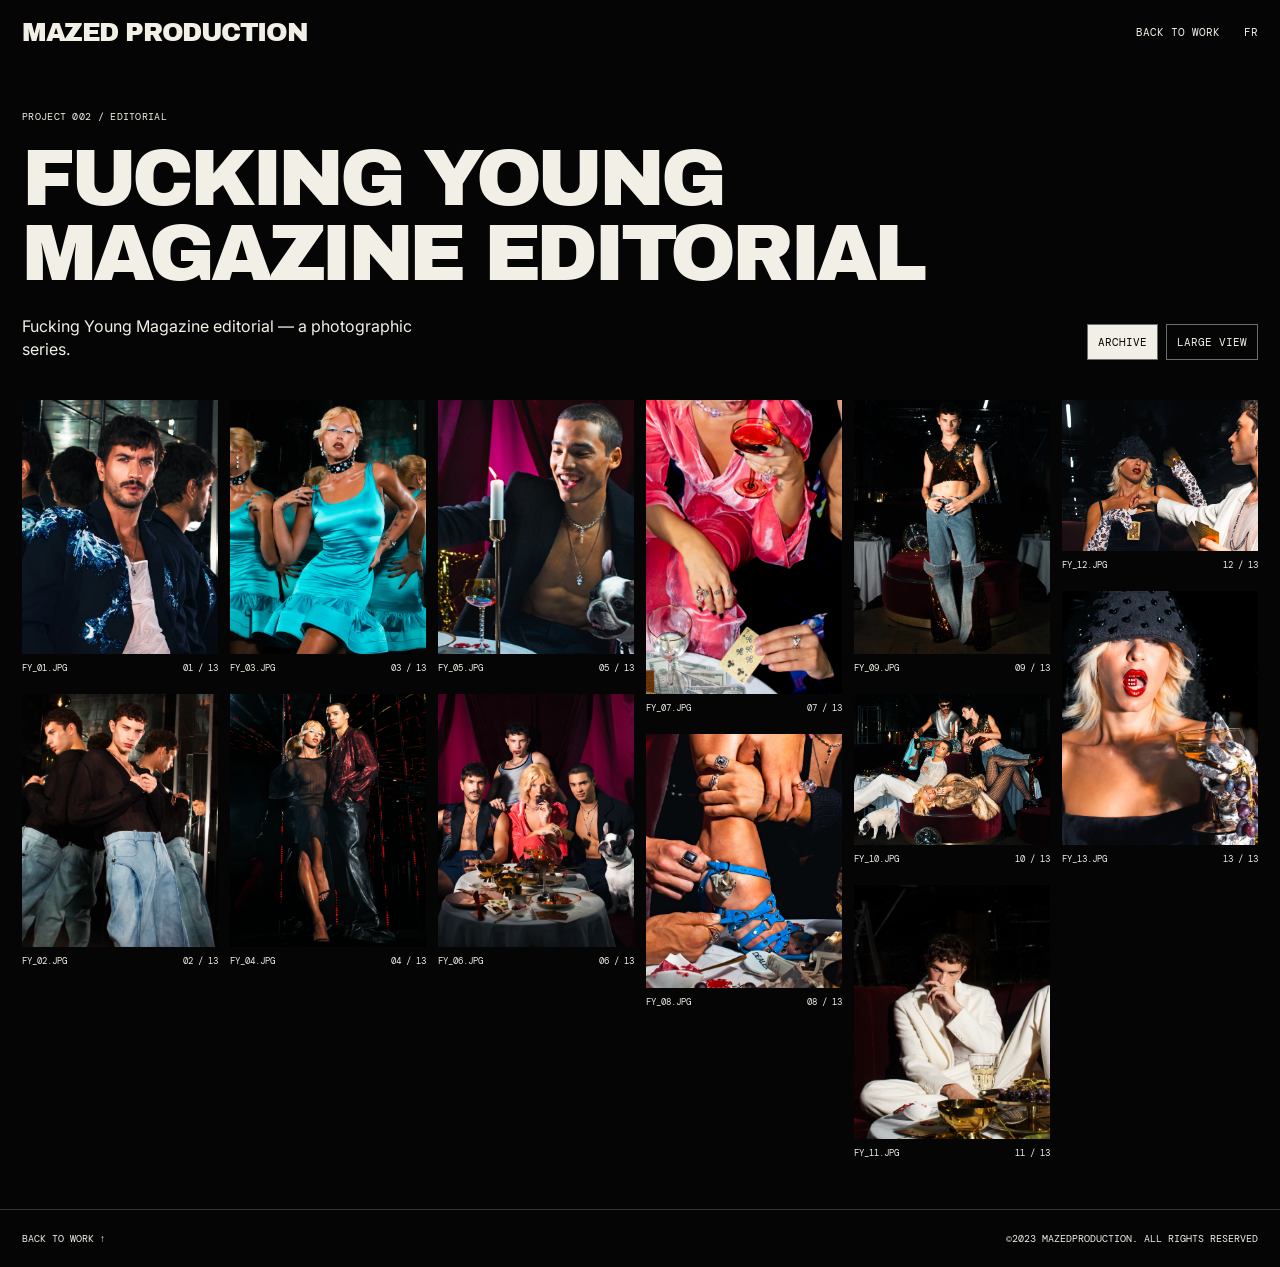
==== work/fucking-young-magazine-editorial.html @ f3044539 "Create editorial archive with 13 photographs grid views and accessible full-screen image navigation" ====
<!doctype html><html lang="en"><head><meta charset="utf-8"><meta name="viewport" content="width=device-width,initial-scale=1"><title>FUCKING YOUNG MAGAZINE EDITORIAL — MAZED PRODUCTION</title><meta name="description" content="Fucking Young Magazine editorial — photography by MAZED Production."><link href="https://fonts.googleapis.com/css2?family=Archivo+Black&family=DM+Mono:wght@400;500&family=Inter:wght@400;500;600&display=swap" rel="stylesheet"><style>:root{--paper:#f2efe7;--ink:#050505}*{box-sizing:border-box}body{margin:0;background:var(--ink);color:var(--paper);font-family:Inter,Arial,sans-serif}a{color:inherit;text-decoration:none}button{font:inherit;color:inherit;cursor:pointer}header{position:sticky;top:0;z-index:5;display:flex;align-items:center;justify-content:space-between;gap:24px;padding:18px 22px;background:#050505}header>a{font:26px 'Archivo Black';letter-spacing:-.055em}header nav{display:flex;gap:24px;font:11px 'DM Mono'}a:hover,button:hover{color:#ff3fb4}a:focus-visible,button:focus-visible{outline:2px solid #ff3fb4;outline-offset:4px}main{padding:40px 22px 50px}h1{font:clamp(36px,6.2vw,96px)/.94 'Archivo Black';letter-spacing:-.055em;max-width:1150px;margin:18px 0 24px;text-wrap:balance}.mono{font:10px 'DM Mono';letter-spacing:.03em}.intro{display:flex;justify-content:space-between;align-items:end;gap:32px;margin-bottom:40px}.intro p{font-size:16px;line-height:1.4;margin:0;max-width:440px}.view-options{display:flex;gap:8px;flex-shrink:0}.view-options button{border:1px solid #66706d;background:transparent;padding:10px;font:11px 'DM Mono'}.view-options button[aria-pressed=true]{background:var(--paper);color:var(--ink)}.archive-grid{columns:6;column-gap:12px}.archive-grid figure{break-inside:avoid;margin:0 0 20px}.archive-grid button{display:block;width:100%;padding:0;border:0;background:none}.archive-grid img{display:block;width:100%;height:auto;transition:opacity .2s}.archive-grid button:hover img{opacity:.85}.archive-grid figcaption{margin-top:8px;font:9px 'DM Mono';display:flex;justify-content:space-between;gap:8px}.archive-grid.large{columns:3}.image-viewer{position:fixed;inset:0;z-index:20;background:rgba(5,5,5,.98);padding:70px 70px 50px;border:0;color:var(--paper);width:100%;height:100%;max-width:none;max-height:none;margin:0}.image-viewer::backdrop{background:#050505}.image-viewer>img{width:100%;height:100%;object-fit:contain;display:block}.viewer-top{position:absolute;left:22px;right:22px;top:20px;display:flex;justify-content:space-between;align-items:center}.viewer-top button,.viewer-arrow{background:none;border:0}.viewer-top button{font:12px 'DM Mono';padding:10px}.viewer-arrow{position:absolute;top:50%;transform:translateY(-50%);font-size:32px;padding:20px;min-width:60px}.viewer-prev{left:0}.viewer-next{right:0}.viewer-caption{position:absolute;bottom:18px;left:22px;right:22px;text-align:center;font:10px 'DM Mono'}footer{padding:22px;display:flex;justify-content:space-between;gap:24px;border-top:1px solid #333;font:10px 'DM Mono'}@media(max-width:1100px){.archive-grid{columns:4}.archive-grid.large{columns:2}}@media(max-width:650px){header{padding:16px;gap:12px}header>a{font-size:19px}header nav{gap:14px}main{padding:28px 16px}.intro{align-items:start;flex-direction:column;gap:20px;margin-bottom:28px}.archive-grid{columns:2;column-gap:10px}.archive-grid.large{columns:1}.image-viewer{padding:70px 44px 50px}.viewer-arrow{font-size:24px;padding:10px;min-width:40px}footer{padding:20px 16px;flex-direction:column}h1{font-size:10vw}}@media(prefers-reduced-motion:reduce){.archive-grid img{transition:none}}</style></head><body><header><a href="/">MAZED PRODUCTION</a><nav><a href="/#work" data-work-link data-text="back">BACK TO WORK</a><button data-lang-toggle type="button" style="border:0;background:none;padding:0;font:inherit">FR</button></nav></header><main><span class="mono" data-text="label">PROJECT 002 / EDITORIAL</span><h1>FUCKING YOUNG<br>MAGAZINE EDITORIAL</h1><div class="intro"><p data-text="intro">Fucking Young Magazine editorial — a photographic series.</p><div class="view-options"><button type="button" data-view="small" aria-pressed="true">ARCHIVE</button><button type="button" data-view="large" aria-pressed="false">LARGE VIEW</button></div></div><section class="archive-grid" aria-label="Editorial photographs"><figure><button type="button" data-photo="0" aria-label="Open photograph 1"><img src="/assets/fucking-young/01.svg" width="1113" height="1440" loading="eager" decoding="async" alt="Fucking Young Magazine editorial — photograph 01"></button><figcaption><span>FY_01.JPG</span><span>01 / 13</span></figcaption></figure><figure><button type="button" data-photo="1" aria-label="Open photograph 2"><img src="/assets/fucking-young/02.svg" width="1113" height="1440" loading="eager" decoding="async" alt="Fucking Young Magazine editorial — photograph 02"></button><figcaption><span>FY_02.JPG</span><span>02 / 13</span></figcaption></figure><figure><button type="button" data-photo="2" aria-label="Open photograph 3"><img src="/assets/fucking-young/03.svg" width="1113" height="1440" loading="eager" decoding="async" alt="Fucking Young Magazine editorial — photograph 03"></button><figcaption><span>FY_03.JPG</span><span>03 / 13</span></figcaption></figure><figure><button type="button" data-photo="3" aria-label="Open photograph 4"><img src="/assets/fucking-young/04.svg" width="1113" height="1440" loading="eager" decoding="async" alt="Fucking Young Magazine editorial — photograph 04"></button><figcaption><span>FY_04.JPG</span><span>04 / 13</span></figcaption></figure><figure><button type="button" data-photo="4" aria-label="Open photograph 5"><img src="/assets/fucking-young/05.svg" width="1113" height="1440" loading="eager" decoding="async" alt="Fucking Young Magazine editorial — photograph 05"></button><figcaption><span>FY_05.JPG</span><span>05 / 13</span></figcaption></figure><figure><button type="button" data-photo="5" aria-label="Open photograph 6"><img src="/assets/fucking-young/06.svg" width="1113" height="1440" loading="eager" decoding="async" alt="Fucking Young Magazine editorial — photograph 06"></button><figcaption><span>FY_06.JPG</span><span>06 / 13</span></figcaption></figure><figure><button type="button" data-photo="6" aria-label="Open photograph 7"><img src="/assets/fucking-young/07.svg" width="960" height="1440" loading="lazy" decoding="async" alt="Fucking Young Magazine editorial — photograph 07"></button><figcaption><span>FY_07.JPG</span><span>07 / 13</span></figcaption></figure><figure><button type="button" data-photo="7" aria-label="Open photograph 8"><img src="/assets/fucking-young/08.svg" width="1113" height="1440" loading="lazy" decoding="async" alt="Fucking Young Magazine editorial — photograph 08"></button><figcaption><span>FY_08.JPG</span><span>08 / 13</span></figcaption></figure><figure><button type="button" data-photo="8" aria-label="Open photograph 9"><img src="/assets/fucking-young/09.svg" width="1113" height="1440" loading="lazy" decoding="async" alt="Fucking Young Magazine editorial — photograph 09"></button><figcaption><span>FY_09.JPG</span><span>09 / 13</span></figcaption></figure><figure><button type="button" data-photo="9" aria-label="Open photograph 10"><img src="/assets/fucking-young/10.svg" width="1440" height="1113" loading="lazy" decoding="async" alt="Fucking Young Magazine editorial — photograph 10"></button><figcaption><span>FY_10.JPG</span><span>10 / 13</span></figcaption></figure><figure><button type="button" data-photo="10" aria-label="Open photograph 11"><img src="/assets/fucking-young/11.svg" width="1113" height="1440" loading="lazy" decoding="async" alt="Fucking Young Magazine editorial — photograph 11"></button><figcaption><span>FY_11.JPG</span><span>11 / 13</span></figcaption></figure><figure><button type="button" data-photo="11" aria-label="Open photograph 12"><img src="/assets/fucking-young/12.svg" width="1440" height="1113" loading="lazy" decoding="async" alt="Fucking Young Magazine editorial — photograph 12"></button><figcaption><span>FY_12.JPG</span><span>12 / 13</span></figcaption></figure><figure><button type="button" data-photo="12" aria-label="Open photograph 13"><img src="/assets/fucking-young/13.svg" width="1113" height="1440" loading="lazy" decoding="async" alt="Fucking Young Magazine editorial — photograph 13"></button><figcaption><span>FY_13.JPG</span><span>13 / 13</span></figcaption></figure></section></main><dialog class="image-viewer" aria-label="Photograph viewer"><div class="viewer-top"><span class="mono">FUCKING YOUNG MAGAZINE</span><button data-close data-text="close" type="button">CLOSE</button></div><img alt=""><button class="viewer-arrow viewer-prev" type="button" aria-label="Previous photograph">←</button><button class="viewer-arrow viewer-next" type="button" aria-label="Next photograph">→</button><div class="viewer-caption"></div></dialog><footer><a href="/#work" data-work-link data-text="footer">BACK TO WORK ↑</a><span>©2023 MAZEDPRODUCTION. ALL RIGHTS RESERVED</span></footer><script>const words={en:{back:'BACK TO WORK',intro:'Fucking Young Magazine editorial — a photographic series.',small:'ARCHIVE',large:'LARGE VIEW',close:'CLOSE',previous:'Previous photograph',next:'Next photograph',open:'Open photograph',label:'PROJECT 002 / EDITORIAL',footer:'BACK TO WORK ↑'},fr:{back:'RETOUR AUX PROJETS',intro:'Éditorial pour Fucking Young Magazine — une série photographique.',small:'ARCHIVE',large:'GRAND FORMAT',close:'FERMER',previous:'Photographie précédente',next:'Photographie suivante',open:'Ouvrir la photographie',label:'PROJET 002 / ÉDITORIAL',footer:'RETOUR AUX PROJETS ↑'}};
let lang=new URLSearchParams(location.search).get('lang')==='fr'?'fr':'en';
const grid=document.querySelector('.archive-grid'),viewer=document.querySelector('.image-viewer'),viewImage=viewer.querySelector('img'),photos=[...grid.querySelectorAll('img')];let current=0;let originButton;
function applyLanguage(){const t=words[lang];document.documentElement.lang=lang;document.querySelectorAll('[data-text]').forEach(el=>el.textContent=t[el.dataset.text]);document.querySelector('[data-lang-toggle]').textContent=lang==='fr'?'EN':'FR';document.querySelector('[data-lang-toggle]').setAttribute('aria-label',lang==='fr'?'Switch site to English':'Passer le site en français');document.querySelectorAll('[data-photo]').forEach((el,i)=>el.setAttribute('aria-label',t.open+' '+(i+1)));document.querySelector('.viewer-prev').setAttribute('aria-label',t.previous);document.querySelector('.viewer-next').setAttribute('aria-label',t.next);document.querySelector('[data-view=small]').textContent=t.small;document.querySelector('[data-view=large]').textContent=t.large;document.querySelectorAll('[data-work-link]').forEach(el=>el.href='/?lang='+lang+'#work');}
document.querySelector('[data-lang-toggle]').addEventListener('click',()=>{lang=lang==='fr'?'en':'fr';const u=new URL(location.href);u.searchParams.set('lang',lang);history.replaceState(null,'',u);applyLanguage();});
document.querySelectorAll('[data-view]').forEach(b=>b.addEventListener('click',()=>{grid.classList.toggle('large',b.dataset.view==='large');document.querySelectorAll('[data-view]').forEach(other=>other.setAttribute('aria-pressed',String(b===other)));}));
function showPhoto(i){current=(i+photos.length)%photos.length;viewImage.src=photos[current].src;viewImage.alt=photos[current].alt;document.querySelector('.viewer-caption').textContent='FUCKING YOUNG MAGAZINE EDITORIAL / '+String(current+1).padStart(2,'0')+' — 13';}
function openPhoto(i,button){originButton=button;showPhoto(i);viewer.showModal();document.body.style.overflow='hidden';}
document.querySelectorAll('[data-photo]').forEach(b=>b.addEventListener('click',()=>openPhoto(Number(b.dataset.photo),b)));
viewer.querySelector('[data-close]').addEventListener('click',()=>viewer.close());
viewer.addEventListener('close',()=>{document.body.style.overflow='';originButton?.focus();});
viewer.addEventListener('keydown',e=>{if(e.key==='ArrowLeft'){e.preventDefault();showPhoto(current-1)}if(e.key==='ArrowRight'){e.preventDefault();showPhoto(current+1)}});
document.querySelector('.viewer-prev').addEventListener('click',()=>showPhoto(current-1));document.querySelector('.viewer-next').addEventListener('click',()=>showPhoto(current+1));
let touchX=null;viewer.addEventListener('touchstart',e=>touchX=e.changedTouches[0].clientX,{passive:true});viewer.addEventListener('touchend',e=>{if(touchX!==null){const dx=e.changedTouches[0].clientX-touchX;if(Math.abs(dx)>50)showPhoto(current+(dx<0?1:-1));touchX=null;}},{passive:true});
applyLanguage();const selected=Number(location.hash.slice(1));if(Number.isInteger(selected)&&selected>=1&&selected<=13)openPhoto(selected-1,grid.querySelector('[data-photo="'+(selected-1)+'"]'));</script></body></html>
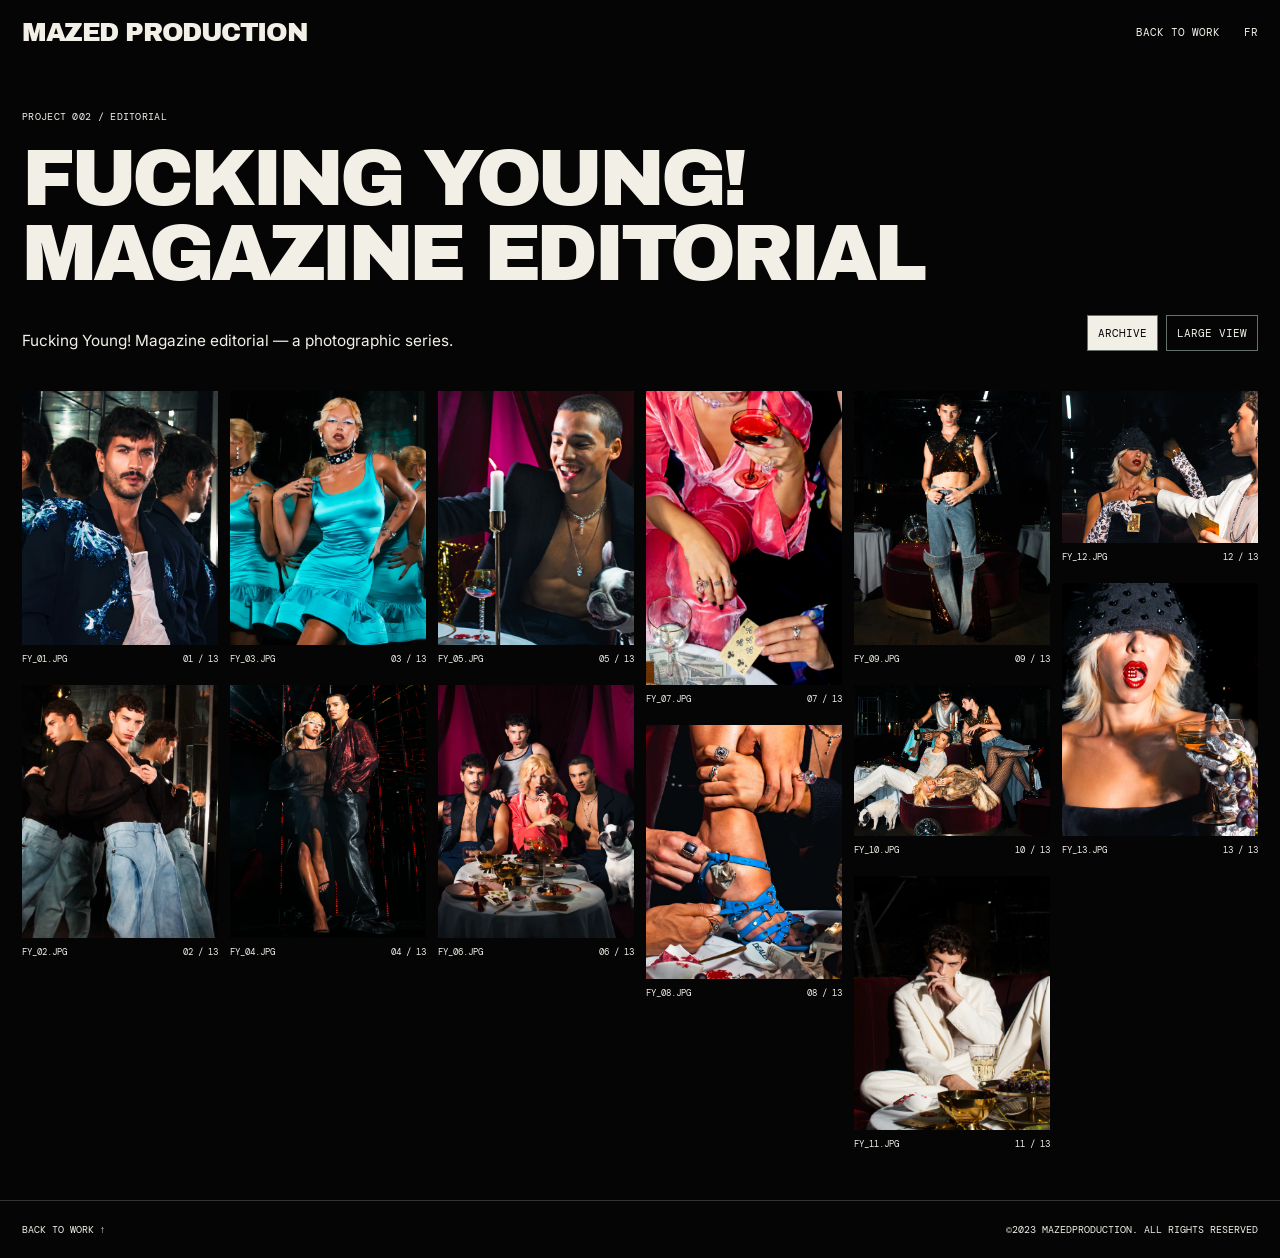
==== commit c7a1d710: "Refine Fucking Young! editorial title tags and gallery introduction" ====
--- a/work/fucking-young-magazine-editorial.html
+++ b/work/fucking-young-magazine-editorial.html
@@ -1,10 +1,10 @@
-<!doctype html><html lang="en"><head><meta charset="utf-8"><meta name="viewport" content="width=device-width,initial-scale=1"><title>FUCKING YOUNG MAGAZINE EDITORIAL — MAZED PRODUCTION</title><meta name="description" content="Fucking Young Magazine editorial — photography by MAZED Production."><link href="https://fonts.googleapis.com/css2?family=Archivo+Black&family=DM+Mono:wght@400;500&family=Inter:wght@400;500;600&display=swap" rel="stylesheet"><style>:root{--paper:#f2efe7;--ink:#050505}*{box-sizing:border-box}body{margin:0;background:var(--ink);color:var(--paper);font-family:Inter,Arial,sans-serif}a{color:inherit;text-decoration:none}button{font:inherit;color:inherit;cursor:pointer}header{position:sticky;top:0;z-index:5;display:flex;align-items:center;justify-content:space-between;gap:24px;padding:18px 22px;background:#050505}header>a{font:26px 'Archivo Black';letter-spacing:-.055em}header nav{display:flex;gap:24px;font:11px 'DM Mono'}a:hover,button:hover{color:#ff3fb4}a:focus-visible,button:focus-visible{outline:2px solid #ff3fb4;outline-offset:4px}main{padding:40px 22px 50px}h1{font:clamp(36px,6.2vw,96px)/.94 'Archivo Black';letter-spacing:-.055em;max-width:1150px;margin:18px 0 24px;text-wrap:balance}.mono{font:10px 'DM Mono';letter-spacing:.03em}.intro{display:flex;justify-content:space-between;align-items:end;gap:32px;margin-bottom:40px}.intro p{font-size:16px;line-height:1.4;margin:0;max-width:440px}.view-options{display:flex;gap:8px;flex-shrink:0}.view-options button{border:1px solid #66706d;background:transparent;padding:10px;font:11px 'DM Mono'}.view-options button[aria-pressed=true]{background:var(--paper);color:var(--ink)}.archive-grid{columns:6;column-gap:12px}.archive-grid figure{break-inside:avoid;margin:0 0 20px}.archive-grid button{display:block;width:100%;padding:0;border:0;background:none}.archive-grid img{display:block;width:100%;height:auto;transition:opacity .2s}.archive-grid button:hover img{opacity:.85}.archive-grid figcaption{margin-top:8px;font:9px 'DM Mono';display:flex;justify-content:space-between;gap:8px}.archive-grid.large{columns:3}.image-viewer{position:fixed;inset:0;z-index:20;background:rgba(5,5,5,.98);padding:70px 70px 50px;border:0;color:var(--paper);width:100%;height:100%;max-width:none;max-height:none;margin:0}.image-viewer::backdrop{background:#050505}.image-viewer>img{width:100%;height:100%;object-fit:contain;display:block}.viewer-top{position:absolute;left:22px;right:22px;top:20px;display:flex;justify-content:space-between;align-items:center}.viewer-top button,.viewer-arrow{background:none;border:0}.viewer-top button{font:12px 'DM Mono';padding:10px}.viewer-arrow{position:absolute;top:50%;transform:translateY(-50%);font-size:32px;padding:20px;min-width:60px}.viewer-prev{left:0}.viewer-next{right:0}.viewer-caption{position:absolute;bottom:18px;left:22px;right:22px;text-align:center;font:10px 'DM Mono'}footer{padding:22px;display:flex;justify-content:space-between;gap:24px;border-top:1px solid #333;font:10px 'DM Mono'}@media(max-width:1100px){.archive-grid{columns:4}.archive-grid.large{columns:2}}@media(max-width:650px){header{padding:16px;gap:12px}header>a{font-size:19px}header nav{gap:14px}main{padding:28px 16px}.intro{align-items:start;flex-direction:column;gap:20px;margin-bottom:28px}.archive-grid{columns:2;column-gap:10px}.archive-grid.large{columns:1}.image-viewer{padding:70px 44px 50px}.viewer-arrow{font-size:24px;padding:10px;min-width:40px}footer{padding:20px 16px;flex-direction:column}h1{font-size:10vw}}@media(prefers-reduced-motion:reduce){.archive-grid img{transition:none}}</style></head><body><header><a href="/">MAZED PRODUCTION</a><nav><a href="/#work" data-work-link data-text="back">BACK TO WORK</a><button data-lang-toggle type="button" style="border:0;background:none;padding:0;font:inherit">FR</button></nav></header><main><span class="mono" data-text="label">PROJECT 002 / EDITORIAL</span><h1>FUCKING YOUNG<br>MAGAZINE EDITORIAL</h1><div class="intro"><p data-text="intro">Fucking Young Magazine editorial — a photographic series.</p><div class="view-options"><button type="button" data-view="small" aria-pressed="true">ARCHIVE</button><button type="button" data-view="large" aria-pressed="false">LARGE VIEW</button></div></div><section class="archive-grid" aria-label="Editorial photographs"><figure><button type="button" data-photo="0" aria-label="Open photograph 1"><img src="/assets/fucking-young/01.svg" width="1113" height="1440" loading="eager" decoding="async" alt="Fucking Young Magazine editorial — photograph 01"></button><figcaption><span>FY_01.JPG</span><span>01 / 13</span></figcaption></figure><figure><button type="button" data-photo="1" aria-label="Open photograph 2"><img src="/assets/fucking-young/02.svg" width="1113" height="1440" loading="eager" decoding="async" alt="Fucking Young Magazine editorial — photograph 02"></button><figcaption><span>FY_02.JPG</span><span>02 / 13</span></figcaption></figure><figure><button type="button" data-photo="2" aria-label="Open photograph 3"><img src="/assets/fucking-young/03.svg" width="1113" height="1440" loading="eager" decoding="async" alt="Fucking Young Magazine editorial — photograph 03"></button><figcaption><span>FY_03.JPG</span><span>03 / 13</span></figcaption></figure><figure><button type="button" data-photo="3" aria-label="Open photograph 4"><img src="/assets/fucking-young/04.svg" width="1113" height="1440" loading="eager" decoding="async" alt="Fucking Young Magazine editorial — photograph 04"></button><figcaption><span>FY_04.JPG</span><span>04 / 13</span></figcaption></figure><figure><button type="button" data-photo="4" aria-label="Open photograph 5"><img src="/assets/fucking-young/05.svg" width="1113" height="1440" loading="eager" decoding="async" alt="Fucking Young Magazine editorial — photograph 05"></button><figcaption><span>FY_05.JPG</span><span>05 / 13</span></figcaption></figure><figure><button type="button" data-photo="5" aria-label="Open photograph 6"><img src="/assets/fucking-young/06.svg" width="1113" height="1440" loading="eager" decoding="async" alt="Fucking Young Magazine editorial — photograph 06"></button><figcaption><span>FY_06.JPG</span><span>06 / 13</span></figcaption></figure><figure><button type="button" data-photo="6" aria-label="Open photograph 7"><img src="/assets/fucking-young/07.svg" width="960" height="1440" loading="lazy" decoding="async" alt="Fucking Young Magazine editorial — photograph 07"></button><figcaption><span>FY_07.JPG</span><span>07 / 13</span></figcaption></figure><figure><button type="button" data-photo="7" aria-label="Open photograph 8"><img src="/assets/fucking-young/08.svg" width="1113" height="1440" loading="lazy" decoding="async" alt="Fucking Young Magazine editorial — photograph 08"></button><figcaption><span>FY_08.JPG</span><span>08 / 13</span></figcaption></figure><figure><button type="button" data-photo="8" aria-label="Open photograph 9"><img src="/assets/fucking-young/09.svg" width="1113" height="1440" loading="lazy" decoding="async" alt="Fucking Young Magazine editorial — photograph 09"></button><figcaption><span>FY_09.JPG</span><span>09 / 13</span></figcaption></figure><figure><button type="button" data-photo="9" aria-label="Open photograph 10"><img src="/assets/fucking-young/10.svg" width="1440" height="1113" loading="lazy" decoding="async" alt="Fucking Young Magazine editorial — photograph 10"></button><figcaption><span>FY_10.JPG</span><span>10 / 13</span></figcaption></figure><figure><button type="button" data-photo="10" aria-label="Open photograph 11"><img src="/assets/fucking-young/11.svg" width="1113" height="1440" loading="lazy" decoding="async" alt="Fucking Young Magazine editorial — photograph 11"></button><figcaption><span>FY_11.JPG</span><span>11 / 13</span></figcaption></figure><figure><button type="button" data-photo="11" aria-label="Open photograph 12"><img src="/assets/fucking-young/12.svg" width="1440" height="1113" loading="lazy" decoding="async" alt="Fucking Young Magazine editorial — photograph 12"></button><figcaption><span>FY_12.JPG</span><span>12 / 13</span></figcaption></figure><figure><button type="button" data-photo="12" aria-label="Open photograph 13"><img src="/assets/fucking-young/13.svg" width="1113" height="1440" loading="lazy" decoding="async" alt="Fucking Young Magazine editorial — photograph 13"></button><figcaption><span>FY_13.JPG</span><span>13 / 13</span></figcaption></figure></section></main><dialog class="image-viewer" aria-label="Photograph viewer"><div class="viewer-top"><span class="mono">FUCKING YOUNG MAGAZINE</span><button data-close data-text="close" type="button">CLOSE</button></div><img alt=""><button class="viewer-arrow viewer-prev" type="button" aria-label="Previous photograph">←</button><button class="viewer-arrow viewer-next" type="button" aria-label="Next photograph">→</button><div class="viewer-caption"></div></dialog><footer><a href="/#work" data-work-link data-text="footer">BACK TO WORK ↑</a><span>©2023 MAZEDPRODUCTION. ALL RIGHTS RESERVED</span></footer><script>const words={en:{back:'BACK TO WORK',intro:'Fucking Young Magazine editorial — a photographic series.',small:'ARCHIVE',large:'LARGE VIEW',close:'CLOSE',previous:'Previous photograph',next:'Next photograph',open:'Open photograph',label:'PROJECT 002 / EDITORIAL',footer:'BACK TO WORK ↑'},fr:{back:'RETOUR AUX PROJETS',intro:'Éditorial pour Fucking Young Magazine — une série photographique.',small:'ARCHIVE',large:'GRAND FORMAT',close:'FERMER',previous:'Photographie précédente',next:'Photographie suivante',open:'Ouvrir la photographie',label:'PROJET 002 / ÉDITORIAL',footer:'RETOUR AUX PROJETS ↑'}};
+<!doctype html><html lang="en"><head><meta charset="utf-8"><meta name="viewport" content="width=device-width,initial-scale=1"><title>FUCKING YOUNG! MAGAZINE EDITORIAL — MAZED PRODUCTION</title><meta name="description" content="Fucking Young! Magazine editorial — photography by MAZED Production."><link href="https://fonts.googleapis.com/css2?family=Archivo+Black&family=DM+Mono:wght@400;500&family=Inter:wght@400;500;600&display=swap" rel="stylesheet"><style>:root{--paper:#f2efe7;--ink:#050505}*{box-sizing:border-box}body{margin:0;background:var(--ink);color:var(--paper);font-family:Inter,Arial,sans-serif}a{color:inherit;text-decoration:none}button{font:inherit;color:inherit;cursor:pointer}header{position:sticky;top:0;z-index:5;display:flex;align-items:center;justify-content:space-between;gap:24px;padding:18px 22px;background:#050505}header>a{font:26px 'Archivo Black';letter-spacing:-.055em}header nav{display:flex;gap:24px;font:11px 'DM Mono'}a:hover,button:hover{color:#ff3fb4}a:focus-visible,button:focus-visible{outline:2px solid #ff3fb4;outline-offset:4px}main{padding:40px 22px 50px}h1{font:clamp(36px,6.2vw,96px)/.94 'Archivo Black';letter-spacing:-.055em;max-width:1150px;margin:18px 0 24px;text-wrap:balance}.mono{font:10px 'DM Mono';letter-spacing:.03em}.intro{display:flex;justify-content:space-between;align-items:end;gap:32px;margin-bottom:40px}.intro p{font-size:clamp(12px,1.2vw,16px);line-height:1.4;margin:0;max-width:none;white-space:nowrap}.view-options{display:flex;gap:8px;flex-shrink:0}.view-options button{border:1px solid #66706d;background:transparent;padding:10px;font:11px 'DM Mono'}.view-options button[aria-pressed=true]{background:var(--paper);color:var(--ink)}.archive-grid{columns:6;column-gap:12px}.archive-grid figure{break-inside:avoid;margin:0 0 20px}.archive-grid button{display:block;width:100%;padding:0;border:0;background:none}.archive-grid img{display:block;width:100%;height:auto;transition:opacity .2s}.archive-grid button:hover img{opacity:.85}.archive-grid figcaption{margin-top:8px;font:9px 'DM Mono';display:flex;justify-content:space-between;gap:8px}.archive-grid.large{columns:3}.image-viewer{position:fixed;inset:0;z-index:20;background:rgba(5,5,5,.98);padding:70px 70px 50px;border:0;color:var(--paper);width:100%;height:100%;max-width:none;max-height:none;margin:0}.image-viewer::backdrop{background:#050505}.image-viewer>img{width:100%;height:100%;object-fit:contain;display:block}.viewer-top{position:absolute;left:22px;right:22px;top:20px;display:flex;justify-content:space-between;align-items:center}.viewer-top button,.viewer-arrow{background:none;border:0}.viewer-top button{font:12px 'DM Mono';padding:10px}.viewer-arrow{position:absolute;top:50%;transform:translateY(-50%);font-size:32px;padding:20px;min-width:60px}.viewer-prev{left:0}.viewer-next{right:0}.viewer-caption{position:absolute;bottom:18px;left:22px;right:22px;text-align:center;font:10px 'DM Mono'}footer{padding:22px;display:flex;justify-content:space-between;gap:24px;border-top:1px solid #333;font:10px 'DM Mono'}@media(max-width:1100px){.archive-grid{columns:4}.archive-grid.large{columns:2}}@media(max-width:650px){.intro p{font-size:clamp(9px,2.35vw,15px)}header{padding:16px;gap:12px}header>a{font-size:19px}header nav{gap:14px}main{padding:28px 16px}.intro{align-items:start;flex-direction:column;gap:20px;margin-bottom:28px}.archive-grid{columns:2;column-gap:10px}.archive-grid.large{columns:1}.image-viewer{padding:70px 44px 50px}.viewer-arrow{font-size:24px;padding:10px;min-width:40px}footer{padding:20px 16px;flex-direction:column}h1{font-size:10vw}}@media(prefers-reduced-motion:reduce){.archive-grid img{transition:none}}</style></head><body><header><a href="/">MAZED PRODUCTION</a><nav><a href="/#work" data-work-link data-text="back">BACK TO WORK</a><button data-lang-toggle type="button" style="border:0;background:none;padding:0;font:inherit">FR</button></nav></header><main><span class="mono" data-text="label">PROJECT 002 / EDITORIAL</span><h1>FUCKING YOUNG!<br>MAGAZINE EDITORIAL</h1><div class="intro"><p data-text="intro">Fucking Young! Magazine editorial — a photographic series.</p><div class="view-options"><button type="button" data-view="small" aria-pressed="true">ARCHIVE</button><button type="button" data-view="large" aria-pressed="false">LARGE VIEW</button></div></div><section class="archive-grid" aria-label="Editorial photographs"><figure><button type="button" data-photo="0" aria-label="Open photograph 1"><img src="/assets/fucking-young/01.svg" width="1113" height="1440" loading="eager" decoding="async" alt="Fucking Young! Magazine editorial — photograph 01"></button><figcaption><span>FY_01.JPG</span><span>01 / 13</span></figcaption></figure><figure><button type="button" data-photo="1" aria-label="Open photograph 2"><img src="/assets/fucking-young/02.svg" width="1113" height="1440" loading="eager" decoding="async" alt="Fucking Young! Magazine editorial — photograph 02"></button><figcaption><span>FY_02.JPG</span><span>02 / 13</span></figcaption></figure><figure><button type="button" data-photo="2" aria-label="Open photograph 3"><img src="/assets/fucking-young/03.svg" width="1113" height="1440" loading="eager" decoding="async" alt="Fucking Young! Magazine editorial — photograph 03"></button><figcaption><span>FY_03.JPG</span><span>03 / 13</span></figcaption></figure><figure><button type="button" data-photo="3" aria-label="Open photograph 4"><img src="/assets/fucking-young/04.svg" width="1113" height="1440" loading="eager" decoding="async" alt="Fucking Young! Magazine editorial — photograph 04"></button><figcaption><span>FY_04.JPG</span><span>04 / 13</span></figcaption></figure><figure><button type="button" data-photo="4" aria-label="Open photograph 5"><img src="/assets/fucking-young/05.svg" width="1113" height="1440" loading="eager" decoding="async" alt="Fucking Young! Magazine editorial — photograph 05"></button><figcaption><span>FY_05.JPG</span><span>05 / 13</span></figcaption></figure><figure><button type="button" data-photo="5" aria-label="Open photograph 6"><img src="/assets/fucking-young/06.svg" width="1113" height="1440" loading="eager" decoding="async" alt="Fucking Young! Magazine editorial — photograph 06"></button><figcaption><span>FY_06.JPG</span><span>06 / 13</span></figcaption></figure><figure><button type="button" data-photo="6" aria-label="Open photograph 7"><img src="/assets/fucking-young/07.svg" width="960" height="1440" loading="lazy" decoding="async" alt="Fucking Young! Magazine editorial — photograph 07"></button><figcaption><span>FY_07.JPG</span><span>07 / 13</span></figcaption></figure><figure><button type="button" data-photo="7" aria-label="Open photograph 8"><img src="/assets/fucking-young/08.svg" width="1113" height="1440" loading="lazy" decoding="async" alt="Fucking Young! Magazine editorial — photograph 08"></button><figcaption><span>FY_08.JPG</span><span>08 / 13</span></figcaption></figure><figure><button type="button" data-photo="8" aria-label="Open photograph 9"><img src="/assets/fucking-young/09.svg" width="1113" height="1440" loading="lazy" decoding="async" alt="Fucking Young! Magazine editorial — photograph 09"></button><figcaption><span>FY_09.JPG</span><span>09 / 13</span></figcaption></figure><figure><button type="button" data-photo="9" aria-label="Open photograph 10"><img src="/assets/fucking-young/10.svg" width="1440" height="1113" loading="lazy" decoding="async" alt="Fucking Young! Magazine editorial — photograph 10"></button><figcaption><span>FY_10.JPG</span><span>10 / 13</span></figcaption></figure><figure><button type="button" data-photo="10" aria-label="Open photograph 11"><img src="/assets/fucking-young/11.svg" width="1113" height="1440" loading="lazy" decoding="async" alt="Fucking Young! Magazine editorial — photograph 11"></button><figcaption><span>FY_11.JPG</span><span>11 / 13</span></figcaption></figure><figure><button type="button" data-photo="11" aria-label="Open photograph 12"><img src="/assets/fucking-young/12.svg" width="1440" height="1113" loading="lazy" decoding="async" alt="Fucking Young! Magazine editorial — photograph 12"></button><figcaption><span>FY_12.JPG</span><span>12 / 13</span></figcaption></figure><figure><button type="button" data-photo="12" aria-label="Open photograph 13"><img src="/assets/fucking-young/13.svg" width="1113" height="1440" loading="lazy" decoding="async" alt="Fucking Young! Magazine editorial — photograph 13"></button><figcaption><span>FY_13.JPG</span><span>13 / 13</span></figcaption></figure></section></main><dialog class="image-viewer" aria-label="Photograph viewer"><div class="viewer-top"><span class="mono">FUCKING YOUNG! MAGAZINE</span><button data-close data-text="close" type="button">CLOSE</button></div><img alt=""><button class="viewer-arrow viewer-prev" type="button" aria-label="Previous photograph">←</button><button class="viewer-arrow viewer-next" type="button" aria-label="Next photograph">→</button><div class="viewer-caption"></div></dialog><footer><a href="/#work" data-work-link data-text="footer">BACK TO WORK ↑</a><span>©2023 MAZEDPRODUCTION. ALL RIGHTS RESERVED</span></footer><script>const words={en:{back:'BACK TO WORK',intro:'Fucking Young! Magazine editorial — a photographic series.',small:'ARCHIVE',large:'LARGE VIEW',close:'CLOSE',previous:'Previous photograph',next:'Next photograph',open:'Open photograph',label:'PROJECT 002 / EDITORIAL',footer:'BACK TO WORK ↑'},fr:{back:'RETOUR AUX PROJETS',intro:'Éditorial pour Fucking Young! Magazine — une série photographique.',small:'ARCHIVE',large:'GRAND FORMAT',close:'FERMER',previous:'Photographie précédente',next:'Photographie suivante',open:'Ouvrir la photographie',label:'PROJET 002 / ÉDITORIAL',footer:'RETOUR AUX PROJETS ↑'}};
 let lang=new URLSearchParams(location.search).get('lang')==='fr'?'fr':'en';
 const grid=document.querySelector('.archive-grid'),viewer=document.querySelector('.image-viewer'),viewImage=viewer.querySelector('img'),photos=[...grid.querySelectorAll('img')];let current=0;let originButton;
 function applyLanguage(){const t=words[lang];document.documentElement.lang=lang;document.querySelectorAll('[data-text]').forEach(el=>el.textContent=t[el.dataset.text]);document.querySelector('[data-lang-toggle]').textContent=lang==='fr'?'EN':'FR';document.querySelector('[data-lang-toggle]').setAttribute('aria-label',lang==='fr'?'Switch site to English':'Passer le site en français');document.querySelectorAll('[data-photo]').forEach((el,i)=>el.setAttribute('aria-label',t.open+' '+(i+1)));document.querySelector('.viewer-prev').setAttribute('aria-label',t.previous);document.querySelector('.viewer-next').setAttribute('aria-label',t.next);document.querySelector('[data-view=small]').textContent=t.small;document.querySelector('[data-view=large]').textContent=t.large;document.querySelectorAll('[data-work-link]').forEach(el=>el.href='/?lang='+lang+'#work');}
 document.querySelector('[data-lang-toggle]').addEventListener('click',()=>{lang=lang==='fr'?'en':'fr';const u=new URL(location.href);u.searchParams.set('lang',lang);history.replaceState(null,'',u);applyLanguage();});
 document.querySelectorAll('[data-view]').forEach(b=>b.addEventListener('click',()=>{grid.classList.toggle('large',b.dataset.view==='large');document.querySelectorAll('[data-view]').forEach(other=>other.setAttribute('aria-pressed',String(b===other)));}));
-function showPhoto(i){current=(i+photos.length)%photos.length;viewImage.src=photos[current].src;viewImage.alt=photos[current].alt;document.querySelector('.viewer-caption').textContent='FUCKING YOUNG MAGAZINE EDITORIAL / '+String(current+1).padStart(2,'0')+' — 13';}
+function showPhoto(i){current=(i+photos.length)%photos.length;viewImage.src=photos[current].src;viewImage.alt=photos[current].alt;document.querySelector('.viewer-caption').textContent='FUCKING YOUNG! MAGAZINE EDITORIAL / '+String(current+1).padStart(2,'0')+' — 13';}
 function openPhoto(i,button){originButton=button;showPhoto(i);viewer.showModal();document.body.style.overflow='hidden';}
 document.querySelectorAll('[data-photo]').forEach(b=>b.addEventListener('click',()=>openPhoto(Number(b.dataset.photo),b)));
 viewer.querySelector('[data-close]').addEventListener('click',()=>viewer.close());
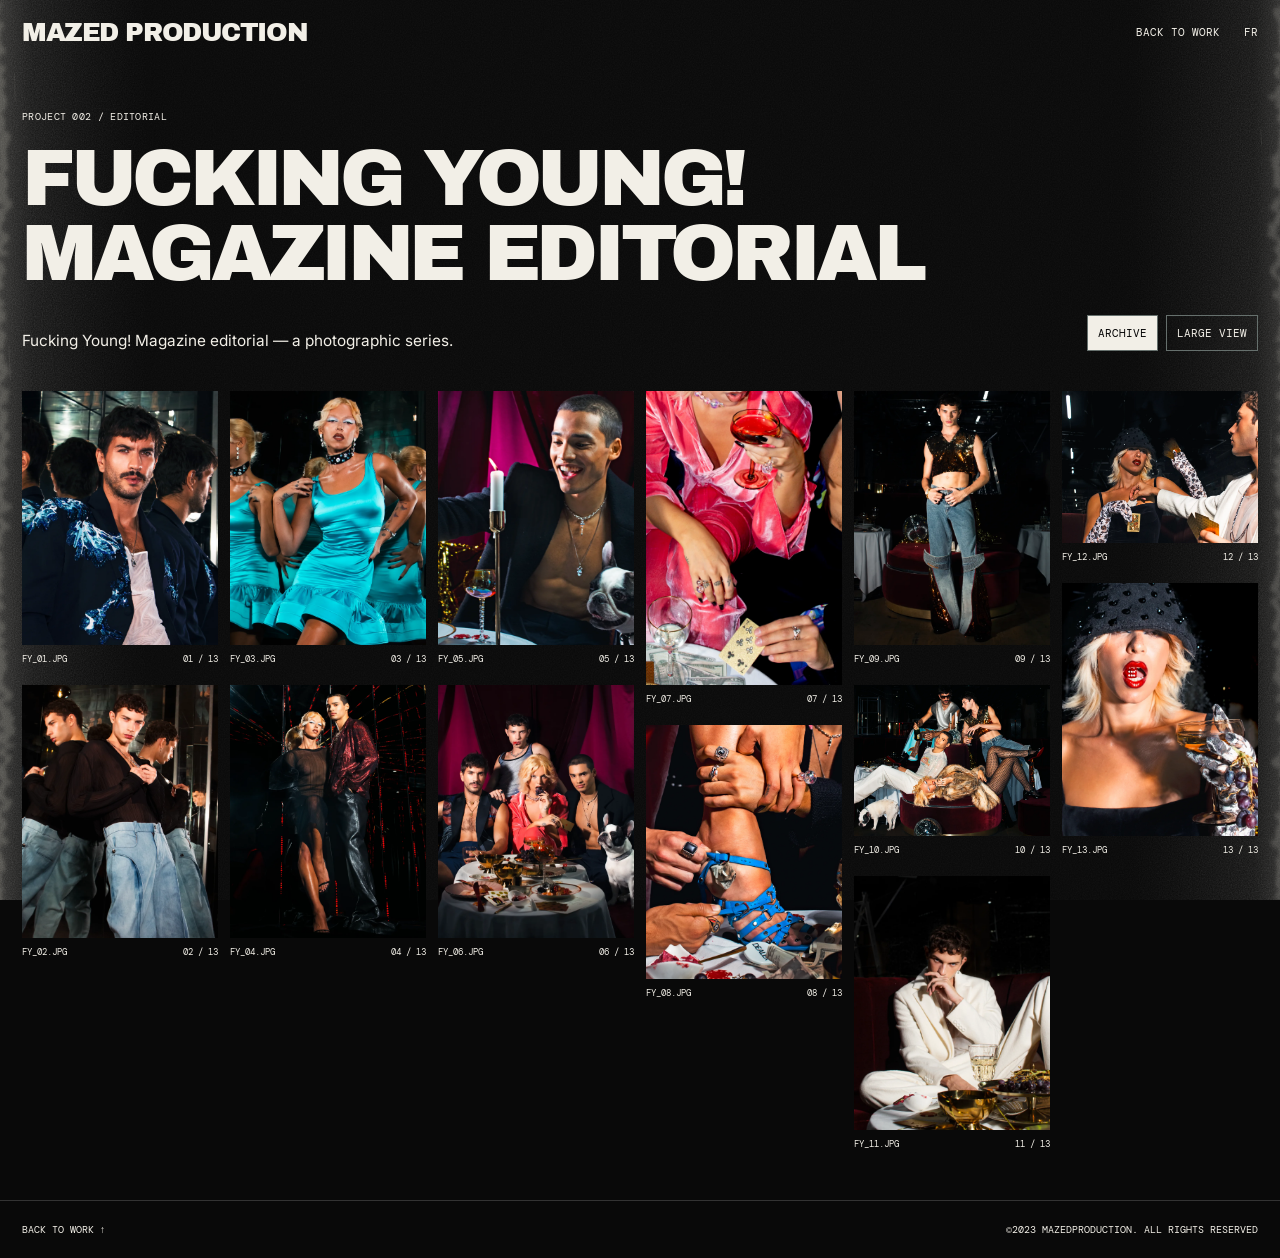
==== commit 138c5b2f: "Replace petrol backgrounds with continuous monochrome film grain and distressed silver edges" ====
--- a/work/fucking-young-magazine-editorial.html
+++ b/work/fucking-young-magazine-editorial.html
@@ -1,4 +1,52 @@
-<!doctype html><html lang="en"><head><meta charset="utf-8"><meta name="viewport" content="width=device-width,initial-scale=1"><title>FUCKING YOUNG! MAGAZINE EDITORIAL — MAZED PRODUCTION</title><meta name="description" content="Fucking Young! Magazine editorial — photography by MAZED Production."><link href="https://fonts.googleapis.com/css2?family=Archivo+Black&family=DM+Mono:wght@400;500&family=Inter:wght@400;500;600&display=swap" rel="stylesheet"><style>:root{--paper:#f2efe7;--ink:#050505}*{box-sizing:border-box}body{margin:0;background:var(--ink);color:var(--paper);font-family:Inter,Arial,sans-serif}a{color:inherit;text-decoration:none}button{font:inherit;color:inherit;cursor:pointer}header{position:sticky;top:0;z-index:5;display:flex;align-items:center;justify-content:space-between;gap:24px;padding:18px 22px;background:#050505}header>a{font:26px 'Archivo Black';letter-spacing:-.055em}header nav{display:flex;gap:24px;font:11px 'DM Mono'}a:hover,button:hover{color:#ff3fb4}a:focus-visible,button:focus-visible{outline:2px solid #ff3fb4;outline-offset:4px}main{padding:40px 22px 50px}h1{font:clamp(36px,6.2vw,96px)/.94 'Archivo Black';letter-spacing:-.055em;max-width:1150px;margin:18px 0 24px;text-wrap:balance}.mono{font:10px 'DM Mono';letter-spacing:.03em}.intro{display:flex;justify-content:space-between;align-items:end;gap:32px;margin-bottom:40px}.intro p{font-size:clamp(12px,1.2vw,16px);line-height:1.4;margin:0;max-width:none;white-space:nowrap}.view-options{display:flex;gap:8px;flex-shrink:0}.view-options button{border:1px solid #66706d;background:transparent;padding:10px;font:11px 'DM Mono'}.view-options button[aria-pressed=true]{background:var(--paper);color:var(--ink)}.archive-grid{columns:6;column-gap:12px}.archive-grid figure{break-inside:avoid;margin:0 0 20px}.archive-grid button{display:block;width:100%;padding:0;border:0;background:none}.archive-grid img{display:block;width:100%;height:auto;transition:opacity .2s}.archive-grid button:hover img{opacity:.85}.archive-grid figcaption{margin-top:8px;font:9px 'DM Mono';display:flex;justify-content:space-between;gap:8px}.archive-grid.large{columns:3}.image-viewer{position:fixed;inset:0;z-index:20;background:rgba(5,5,5,.98);padding:70px 70px 50px;border:0;color:var(--paper);width:100%;height:100%;max-width:none;max-height:none;margin:0}.image-viewer::backdrop{background:#050505}.image-viewer>img{width:100%;height:100%;object-fit:contain;display:block}.viewer-top{position:absolute;left:22px;right:22px;top:20px;display:flex;justify-content:space-between;align-items:center}.viewer-top button,.viewer-arrow{background:none;border:0}.viewer-top button{font:12px 'DM Mono';padding:10px}.viewer-arrow{position:absolute;top:50%;transform:translateY(-50%);font-size:32px;padding:20px;min-width:60px}.viewer-prev{left:0}.viewer-next{right:0}.viewer-caption{position:absolute;bottom:18px;left:22px;right:22px;text-align:center;font:10px 'DM Mono'}footer{padding:22px;display:flex;justify-content:space-between;gap:24px;border-top:1px solid #333;font:10px 'DM Mono'}@media(max-width:1100px){.archive-grid{columns:4}.archive-grid.large{columns:2}}@media(max-width:650px){.intro p{font-size:clamp(9px,2.35vw,15px)}header{padding:16px;gap:12px}header>a{font-size:19px}header nav{gap:14px}main{padding:28px 16px}.intro{align-items:start;flex-direction:column;gap:20px;margin-bottom:28px}.archive-grid{columns:2;column-gap:10px}.archive-grid.large{columns:1}.image-viewer{padding:70px 44px 50px}.viewer-arrow{font-size:24px;padding:10px;min-width:40px}footer{padding:20px 16px;flex-direction:column}h1{font-size:10vw}}@media(prefers-reduced-motion:reduce){.archive-grid img{transition:none}}</style></head><body><header><a href="/">MAZED PRODUCTION</a><nav><a href="/#work" data-work-link data-text="back">BACK TO WORK</a><button data-lang-toggle type="button" style="border:0;background:none;padding:0;font:inherit">FR</button></nav></header><main><span class="mono" data-text="label">PROJECT 002 / EDITORIAL</span><h1>FUCKING YOUNG!<br>MAGAZINE EDITORIAL</h1><div class="intro"><p data-text="intro">Fucking Young! Magazine editorial — a photographic series.</p><div class="view-options"><button type="button" data-view="small" aria-pressed="true">ARCHIVE</button><button type="button" data-view="large" aria-pressed="false">LARGE VIEW</button></div></div><section class="archive-grid" aria-label="Editorial photographs"><figure><button type="button" data-photo="0" aria-label="Open photograph 1"><img src="/assets/fucking-young/01.svg" width="1113" height="1440" loading="eager" decoding="async" alt="Fucking Young! Magazine editorial — photograph 01"></button><figcaption><span>FY_01.JPG</span><span>01 / 13</span></figcaption></figure><figure><button type="button" data-photo="1" aria-label="Open photograph 2"><img src="/assets/fucking-young/02.svg" width="1113" height="1440" loading="eager" decoding="async" alt="Fucking Young! Magazine editorial — photograph 02"></button><figcaption><span>FY_02.JPG</span><span>02 / 13</span></figcaption></figure><figure><button type="button" data-photo="2" aria-label="Open photograph 3"><img src="/assets/fucking-young/03.svg" width="1113" height="1440" loading="eager" decoding="async" alt="Fucking Young! Magazine editorial — photograph 03"></button><figcaption><span>FY_03.JPG</span><span>03 / 13</span></figcaption></figure><figure><button type="button" data-photo="3" aria-label="Open photograph 4"><img src="/assets/fucking-young/04.svg" width="1113" height="1440" loading="eager" decoding="async" alt="Fucking Young! Magazine editorial — photograph 04"></button><figcaption><span>FY_04.JPG</span><span>04 / 13</span></figcaption></figure><figure><button type="button" data-photo="4" aria-label="Open photograph 5"><img src="/assets/fucking-young/05.svg" width="1113" height="1440" loading="eager" decoding="async" alt="Fucking Young! Magazine editorial — photograph 05"></button><figcaption><span>FY_05.JPG</span><span>05 / 13</span></figcaption></figure><figure><button type="button" data-photo="5" aria-label="Open photograph 6"><img src="/assets/fucking-young/06.svg" width="1113" height="1440" loading="eager" decoding="async" alt="Fucking Young! Magazine editorial — photograph 06"></button><figcaption><span>FY_06.JPG</span><span>06 / 13</span></figcaption></figure><figure><button type="button" data-photo="6" aria-label="Open photograph 7"><img src="/assets/fucking-young/07.svg" width="960" height="1440" loading="lazy" decoding="async" alt="Fucking Young! Magazine editorial — photograph 07"></button><figcaption><span>FY_07.JPG</span><span>07 / 13</span></figcaption></figure><figure><button type="button" data-photo="7" aria-label="Open photograph 8"><img src="/assets/fucking-young/08.svg" width="1113" height="1440" loading="lazy" decoding="async" alt="Fucking Young! Magazine editorial — photograph 08"></button><figcaption><span>FY_08.JPG</span><span>08 / 13</span></figcaption></figure><figure><button type="button" data-photo="8" aria-label="Open photograph 9"><img src="/assets/fucking-young/09.svg" width="1113" height="1440" loading="lazy" decoding="async" alt="Fucking Young! Magazine editorial — photograph 09"></button><figcaption><span>FY_09.JPG</span><span>09 / 13</span></figcaption></figure><figure><button type="button" data-photo="9" aria-label="Open photograph 10"><img src="/assets/fucking-young/10.svg" width="1440" height="1113" loading="lazy" decoding="async" alt="Fucking Young! Magazine editorial — photograph 10"></button><figcaption><span>FY_10.JPG</span><span>10 / 13</span></figcaption></figure><figure><button type="button" data-photo="10" aria-label="Open photograph 11"><img src="/assets/fucking-young/11.svg" width="1113" height="1440" loading="lazy" decoding="async" alt="Fucking Young! Magazine editorial — photograph 11"></button><figcaption><span>FY_11.JPG</span><span>11 / 13</span></figcaption></figure><figure><button type="button" data-photo="11" aria-label="Open photograph 12"><img src="/assets/fucking-young/12.svg" width="1440" height="1113" loading="lazy" decoding="async" alt="Fucking Young! Magazine editorial — photograph 12"></button><figcaption><span>FY_12.JPG</span><span>12 / 13</span></figcaption></figure><figure><button type="button" data-photo="12" aria-label="Open photograph 13"><img src="/assets/fucking-young/13.svg" width="1113" height="1440" loading="lazy" decoding="async" alt="Fucking Young! Magazine editorial — photograph 13"></button><figcaption><span>FY_13.JPG</span><span>13 / 13</span></figcaption></figure></section></main><dialog class="image-viewer" aria-label="Photograph viewer"><div class="viewer-top"><span class="mono">FUCKING YOUNG! MAGAZINE</span><button data-close data-text="close" type="button">CLOSE</button></div><img alt=""><button class="viewer-arrow viewer-prev" type="button" aria-label="Previous photograph">←</button><button class="viewer-arrow viewer-next" type="button" aria-label="Next photograph">→</button><div class="viewer-caption"></div></dialog><footer><a href="/#work" data-work-link data-text="footer">BACK TO WORK ↑</a><span>©2023 MAZEDPRODUCTION. ALL RIGHTS RESERVED</span></footer><script>const words={en:{back:'BACK TO WORK',intro:'Fucking Young! Magazine editorial — a photographic series.',small:'ARCHIVE',large:'LARGE VIEW',close:'CLOSE',previous:'Previous photograph',next:'Next photograph',open:'Open photograph',label:'PROJECT 002 / EDITORIAL',footer:'BACK TO WORK ↑'},fr:{back:'RETOUR AUX PROJETS',intro:'Éditorial pour Fucking Young! Magazine — une série photographique.',small:'ARCHIVE',large:'GRAND FORMAT',close:'FERMER',previous:'Photographie précédente',next:'Photographie suivante',open:'Ouvrir la photographie',label:'PROJET 002 / ÉDITORIAL',footer:'RETOUR AUX PROJETS ↑'}};
+<!doctype html><html lang="en"><head><meta charset="utf-8"><meta name="viewport" content="width=device-width,initial-scale=1"><title>FUCKING YOUNG! MAGAZINE EDITORIAL — MAZED PRODUCTION</title><meta name="description" content="Fucking Young! Magazine editorial — photography by MAZED Production."><link href="https://fonts.googleapis.com/css2?family=Archivo+Black&family=DM+Mono:wght@400;500&family=Inter:wght@400;500;600&display=swap" rel="stylesheet"><style>:root{--paper:#f2efe7;--ink:#050505}*{box-sizing:border-box}body{margin:0;background:var(--ink);color:var(--paper);font-family:Inter,Arial,sans-serif}a{color:inherit;text-decoration:none}button{font:inherit;color:inherit;cursor:pointer}header{position:sticky;top:0;z-index:5;display:flex;align-items:center;justify-content:space-between;gap:24px;padding:18px 22px;background:#050505}header>a{font:26px 'Archivo Black';letter-spacing:-.055em}header nav{display:flex;gap:24px;font:11px 'DM Mono'}a:hover,button:hover{color:#ff3fb4}a:focus-visible,button:focus-visible{outline:2px solid #ff3fb4;outline-offset:4px}main{padding:40px 22px 50px}h1{font:clamp(36px,6.2vw,96px)/.94 'Archivo Black';letter-spacing:-.055em;max-width:1150px;margin:18px 0 24px;text-wrap:balance}.mono{font:10px 'DM Mono';letter-spacing:.03em}.intro{display:flex;justify-content:space-between;align-items:end;gap:32px;margin-bottom:40px}.intro p{font-size:clamp(12px,1.2vw,16px);line-height:1.4;margin:0;max-width:none;white-space:nowrap}.view-options{display:flex;gap:8px;flex-shrink:0}.view-options button{border:1px solid #66706d;background:transparent;padding:10px;font:11px 'DM Mono'}.view-options button[aria-pressed=true]{background:var(--paper);color:var(--ink)}.archive-grid{columns:6;column-gap:12px}.archive-grid figure{break-inside:avoid;margin:0 0 20px}.archive-grid button{display:block;width:100%;padding:0;border:0;background:none}.archive-grid img{display:block;width:100%;height:auto;transition:opacity .2s}.archive-grid button:hover img{opacity:.85}.archive-grid figcaption{margin-top:8px;font:9px 'DM Mono';display:flex;justify-content:space-between;gap:8px}.archive-grid.large{columns:3}.image-viewer{position:fixed;inset:0;z-index:20;background:rgba(5,5,5,.98);padding:70px 70px 50px;border:0;color:var(--paper);width:100%;height:100%;max-width:none;max-height:none;margin:0}.image-viewer::backdrop{background:#050505}.image-viewer>img{width:100%;height:100%;object-fit:contain;display:block}.viewer-top{position:absolute;left:22px;right:22px;top:20px;display:flex;justify-content:space-between;align-items:center}.viewer-top button,.viewer-arrow{background:none;border:0}.viewer-top button{font:12px 'DM Mono';padding:10px}.viewer-arrow{position:absolute;top:50%;transform:translateY(-50%);font-size:32px;padding:20px;min-width:60px}.viewer-prev{left:0}.viewer-next{right:0}.viewer-caption{position:absolute;bottom:18px;left:22px;right:22px;text-align:center;font:10px 'DM Mono'}footer{padding:22px;display:flex;justify-content:space-between;gap:24px;border-top:1px solid #333;font:10px 'DM Mono'}@media(max-width:1100px){.archive-grid{columns:4}.archive-grid.large{columns:2}}@media(max-width:650px){.intro p{font-size:clamp(9px,2.35vw,15px)}header{padding:16px;gap:12px}header>a{font-size:19px}header nav{gap:14px}main{padding:28px 16px}.intro{align-items:start;flex-direction:column;gap:20px;margin-bottom:28px}.archive-grid{columns:2;column-gap:10px}.archive-grid.large{columns:1}.image-viewer{padding:70px 44px 50px}.viewer-arrow{font-size:24px;padding:10px;min-width:40px}footer{padding:20px 16px;flex-direction:column}h1{font-size:10vw}}@media(prefers-reduced-motion:reduce){.archive-grid img{transition:none}}
+/* MAZED silver-grain film: one monochrome texture, no section-shaped black panels. */
+:root{--mazed-film:url("data:image/svg+xml,%3Csvg%20xmlns%3D%22http%3A%2F%2Fwww.w3.org%2F2000%2Fsvg%22%20width%3D%221600%22%20height%3D%22900%22%20viewBox%3D%220%200%201600%20900%22%20preserveAspectRatio%3D%22none%22%3E%3Cdefs%3E%3Cfilter%20id%3D%22grain%22%3E%3CfeTurbulence%20type%3D%22fractalNoise%22%20baseFrequency%3D%22.72%22%20numOctaves%3D%223%22%20stitchTiles%3D%22stitch%22%2F%3E%3CfeColorMatrix%20type%3D%22saturate%22%20values%3D%220%22%2F%3E%3C%2Ffilter%3E%3Cfilter%20id%3D%22wear%22%20x%3D%22-100%25%22%20width%3D%22300%25%22%3E%3CfeTurbulence%20type%3D%22fractalNoise%22%20baseFrequency%3D%22.018%20.09%22%20numOctaves%3D%223%22%20seed%3D%2213%22%20result%3D%22n%22%2F%3E%3CfeDisplacementMap%20in%3D%22SourceGraphic%22%20in2%3D%22n%22%20scale%3D%2232%22%2F%3E%3CfeGaussianBlur%20stdDeviation%3D%222%22%2F%3E%3C%2Ffilter%3E%3ClinearGradient%20id%3D%22rim%22%3E%3Cstop%20stop-color%3D%22%23b6b3ab%22%20stop-opacity%3D%22.24%22%2F%3E%3Cstop%20offset%3D%22.025%22%20stop-color%3D%22%237c7b77%22%20stop-opacity%3D%22.12%22%2F%3E%3Cstop%20offset%3D%22.12%22%20stop-color%3D%22%23090909%22%20stop-opacity%3D%220%22%2F%3E%3Cstop%20offset%3D%22.86%22%20stop-color%3D%22%23090909%22%20stop-opacity%3D%220%22%2F%3E%3Cstop%20offset%3D%22.98%22%20stop-color%3D%22%2377756f%22%20stop-opacity%3D%22.1%22%2F%3E%3Cstop%20offset%3D%221%22%20stop-color%3D%22%23b1aea7%22%20stop-opacity%3D%22.2%22%2F%3E%3C%2FlinearGradient%3E%3ClinearGradient%20id%3D%22edge%22%3E%3Cstop%20stop-color%3D%22white%22%20stop-opacity%3D%22.8%22%2F%3E%3Cstop%20offset%3D%22.12%22%20stop-color%3D%22white%22%20stop-opacity%3D%220%22%2F%3E%3Cstop%20offset%3D%22.88%22%20stop-color%3D%22white%22%20stop-opacity%3D%220%22%2F%3E%3Cstop%20offset%3D%221%22%20stop-color%3D%22white%22%20stop-opacity%3D%22.7%22%2F%3E%3C%2FlinearGradient%3E%3Cmask%20id%3D%22edgeMask%22%3E%3Crect%20width%3D%221600%22%20height%3D%22900%22%20fill%3D%22url(%23edge)%22%2F%3E%3C%2Fmask%3E%3C%2Fdefs%3E%3Crect%20width%3D%221600%22%20height%3D%22900%22%20fill%3D%22%23090909%22%2F%3E%3Crect%20width%3D%221600%22%20height%3D%22900%22%20fill%3D%22url(%23rim)%22%2F%3E%3Crect%20width%3D%221600%22%20height%3D%22900%22%20filter%3D%22url(%23grain)%22%20opacity%3D%22.048%22%2F%3E%3Crect%20width%3D%221600%22%20height%3D%22900%22%20filter%3D%22url(%23grain)%22%20mask%3D%22url(%23edgeMask)%22%20opacity%3D%22.19%22%2F%3E%3Cg%20fill%3D%22none%22%20stroke%3D%22%23c6c2b7%22%20filter%3D%22url(%23wear)%22%3E%3Cpath%20d%3D%22M-7%200L5%20160%20-4%20290%203%20430%20-5%20610%207%20740%20-4%20900%22%20stroke-width%3D%2212%22%20opacity%3D%22.22%22%2F%3E%3Cpath%20d%3D%22M1604%200L1596%20220%201606%20390%201598%20580%201605%20730%201598%20900%22%20stroke-width%3D%2210%22%20opacity%3D%22.2%22%2F%3E%3C%2Fg%3E%3Cg%20stroke%3D%22%23bab7ae%22%20opacity%3D%22.1%22%3E%3Cpath%20d%3D%22M18%2074l1%2027m-8%20245%202%2034m18%20217-2%2012m1547-480%201%2016m12%20284-1%2035m-19%20312%202%209%22%2F%3E%3C%2Fg%3E%3C%2Fsvg%3E")}
+html:root body.film-home,
+html:root body.film-gallery{
+  background:#090909 var(--mazed-film) center top / 100vw 100svh no-repeat fixed!important;
+}
+html:root body.film-home :is(.hero,.featured,.contact,footer),
+html:root body.film-home #top .mobile-lower-surface,
+html:root body.film-home #top .mobile-lower-surface>footer,
+html:root body.film-home #top .mobile-lower-surface>footer .footer-mid{
+  background:transparent!important;
+  background-image:none!important;
+  box-shadow:none!important;
+}
+html:root body.film-home :is(.topbar,.topbar.scrolled,.menu-panel){
+  background:#090909 var(--mazed-film) center top / 100vw 100svh no-repeat fixed!important;
+}
+html:root body.film-home::before,
+html:root body.film-home .mobile-lower-surface::before,
+html:root body.film-home .contact::before,
+html:root body.film-home .contact::after,
+html:root body.film-home .hero-atmosphere,
+html:root body.film-home .oil-atmosphere,
+html:root body.film-home>.grain{display:none!important}
+html:root body.film-gallery>header,
+html:root body.film-gallery .image-viewer,
+html:root body.film-client :is(.strategy-hero,.strategy-examples,.strategy-cta,footer),
+html:root body.film-client.strategy-page>header{
+  background:#090909 var(--mazed-film) center top / 100vw 100svh no-repeat fixed!important;
+}
+html:root body.film-home .hero-title{text-shadow:none!important}
+@media(max-width:820px){
+  html:root body.film-home #top .mobile-lower-surface>.abilities,
+  html:root body.film-home #top .mobile-lower-surface>.contact{
+    background:transparent!important;
+    background-image:none!important;
+  }
+}
+@supports(-webkit-touch-callout:none){
+  html:root body.film-home,
+  html:root body.film-gallery{background-image:none!important;isolation:isolate}
+  html:root body.film-home::after,
+  html:root body.film-gallery::after{
+    content:"";position:fixed;inset:0;z-index:-1;pointer-events:none;
+    background:#090909 var(--mazed-film) center / 100% 100% no-repeat;
+  }
+}
+</style></head><body class="film-gallery"><header><a href="/">MAZED PRODUCTION</a><nav><a href="/#work" data-work-link data-text="back">BACK TO WORK</a><button data-lang-toggle type="button" style="border:0;background:none;padding:0;font:inherit">FR</button></nav></header><main><span class="mono" data-text="label">PROJECT 002 / EDITORIAL</span><h1>FUCKING YOUNG!<br>MAGAZINE EDITORIAL</h1><div class="intro"><p data-text="intro">Fucking Young! Magazine editorial — a photographic series.</p><div class="view-options"><button type="button" data-view="small" aria-pressed="true">ARCHIVE</button><button type="button" data-view="large" aria-pressed="false">LARGE VIEW</button></div></div><section class="archive-grid" aria-label="Editorial photographs"><figure><button type="button" data-photo="0" aria-label="Open photograph 1"><img src="/assets/fucking-young/01.svg" width="1113" height="1440" loading="eager" decoding="async" alt="Fucking Young! Magazine editorial — photograph 01"></button><figcaption><span>FY_01.JPG</span><span>01 / 13</span></figcaption></figure><figure><button type="button" data-photo="1" aria-label="Open photograph 2"><img src="/assets/fucking-young/02.svg" width="1113" height="1440" loading="eager" decoding="async" alt="Fucking Young! Magazine editorial — photograph 02"></button><figcaption><span>FY_02.JPG</span><span>02 / 13</span></figcaption></figure><figure><button type="button" data-photo="2" aria-label="Open photograph 3"><img src="/assets/fucking-young/03.svg" width="1113" height="1440" loading="eager" decoding="async" alt="Fucking Young! Magazine editorial — photograph 03"></button><figcaption><span>FY_03.JPG</span><span>03 / 13</span></figcaption></figure><figure><button type="button" data-photo="3" aria-label="Open photograph 4"><img src="/assets/fucking-young/04.svg" width="1113" height="1440" loading="eager" decoding="async" alt="Fucking Young! Magazine editorial — photograph 04"></button><figcaption><span>FY_04.JPG</span><span>04 / 13</span></figcaption></figure><figure><button type="button" data-photo="4" aria-label="Open photograph 5"><img src="/assets/fucking-young/05.svg" width="1113" height="1440" loading="eager" decoding="async" alt="Fucking Young! Magazine editorial — photograph 05"></button><figcaption><span>FY_05.JPG</span><span>05 / 13</span></figcaption></figure><figure><button type="button" data-photo="5" aria-label="Open photograph 6"><img src="/assets/fucking-young/06.svg" width="1113" height="1440" loading="eager" decoding="async" alt="Fucking Young! Magazine editorial — photograph 06"></button><figcaption><span>FY_06.JPG</span><span>06 / 13</span></figcaption></figure><figure><button type="button" data-photo="6" aria-label="Open photograph 7"><img src="/assets/fucking-young/07.svg" width="960" height="1440" loading="lazy" decoding="async" alt="Fucking Young! Magazine editorial — photograph 07"></button><figcaption><span>FY_07.JPG</span><span>07 / 13</span></figcaption></figure><figure><button type="button" data-photo="7" aria-label="Open photograph 8"><img src="/assets/fucking-young/08.svg" width="1113" height="1440" loading="lazy" decoding="async" alt="Fucking Young! Magazine editorial — photograph 08"></button><figcaption><span>FY_08.JPG</span><span>08 / 13</span></figcaption></figure><figure><button type="button" data-photo="8" aria-label="Open photograph 9"><img src="/assets/fucking-young/09.svg" width="1113" height="1440" loading="lazy" decoding="async" alt="Fucking Young! Magazine editorial — photograph 09"></button><figcaption><span>FY_09.JPG</span><span>09 / 13</span></figcaption></figure><figure><button type="button" data-photo="9" aria-label="Open photograph 10"><img src="/assets/fucking-young/10.svg" width="1440" height="1113" loading="lazy" decoding="async" alt="Fucking Young! Magazine editorial — photograph 10"></button><figcaption><span>FY_10.JPG</span><span>10 / 13</span></figcaption></figure><figure><button type="button" data-photo="10" aria-label="Open photograph 11"><img src="/assets/fucking-young/11.svg" width="1113" height="1440" loading="lazy" decoding="async" alt="Fucking Young! Magazine editorial — photograph 11"></button><figcaption><span>FY_11.JPG</span><span>11 / 13</span></figcaption></figure><figure><button type="button" data-photo="11" aria-label="Open photograph 12"><img src="/assets/fucking-young/12.svg" width="1440" height="1113" loading="lazy" decoding="async" alt="Fucking Young! Magazine editorial — photograph 12"></button><figcaption><span>FY_12.JPG</span><span>12 / 13</span></figcaption></figure><figure><button type="button" data-photo="12" aria-label="Open photograph 13"><img src="/assets/fucking-young/13.svg" width="1113" height="1440" loading="lazy" decoding="async" alt="Fucking Young! Magazine editorial — photograph 13"></button><figcaption><span>FY_13.JPG</span><span>13 / 13</span></figcaption></figure></section></main><dialog class="image-viewer" aria-label="Photograph viewer"><div class="viewer-top"><span class="mono">FUCKING YOUNG! MAGAZINE</span><button data-close data-text="close" type="button">CLOSE</button></div><img alt=""><button class="viewer-arrow viewer-prev" type="button" aria-label="Previous photograph">←</button><button class="viewer-arrow viewer-next" type="button" aria-label="Next photograph">→</button><div class="viewer-caption"></div></dialog><footer><a href="/#work" data-work-link data-text="footer">BACK TO WORK ↑</a><span>©2023 MAZEDPRODUCTION. ALL RIGHTS RESERVED</span></footer><script>const words={en:{back:'BACK TO WORK',intro:'Fucking Young! Magazine editorial — a photographic series.',small:'ARCHIVE',large:'LARGE VIEW',close:'CLOSE',previous:'Previous photograph',next:'Next photograph',open:'Open photograph',label:'PROJECT 002 / EDITORIAL',footer:'BACK TO WORK ↑'},fr:{back:'RETOUR AUX PROJETS',intro:'Éditorial pour Fucking Young! Magazine — une série photographique.',small:'ARCHIVE',large:'GRAND FORMAT',close:'FERMER',previous:'Photographie précédente',next:'Photographie suivante',open:'Ouvrir la photographie',label:'PROJET 002 / ÉDITORIAL',footer:'RETOUR AUX PROJETS ↑'}};
 let lang=new URLSearchParams(location.search).get('lang')==='fr'?'fr':'en';
 const grid=document.querySelector('.archive-grid'),viewer=document.querySelector('.image-viewer'),viewImage=viewer.querySelector('img'),photos=[...grid.querySelectorAll('img')];let current=0;let originButton;
 function applyLanguage(){const t=words[lang];document.documentElement.lang=lang;document.querySelectorAll('[data-text]').forEach(el=>el.textContent=t[el.dataset.text]);document.querySelector('[data-lang-toggle]').textContent=lang==='fr'?'EN':'FR';document.querySelector('[data-lang-toggle]').setAttribute('aria-label',lang==='fr'?'Switch site to English':'Passer le site en français');document.querySelectorAll('[data-photo]').forEach((el,i)=>el.setAttribute('aria-label',t.open+' '+(i+1)));document.querySelector('.viewer-prev').setAttribute('aria-label',t.previous);document.querySelector('.viewer-next').setAttribute('aria-label',t.next);document.querySelector('[data-view=small]').textContent=t.small;document.querySelector('[data-view=large]').textContent=t.large;document.querySelectorAll('[data-work-link]').forEach(el=>el.href='/?lang='+lang+'#work');}
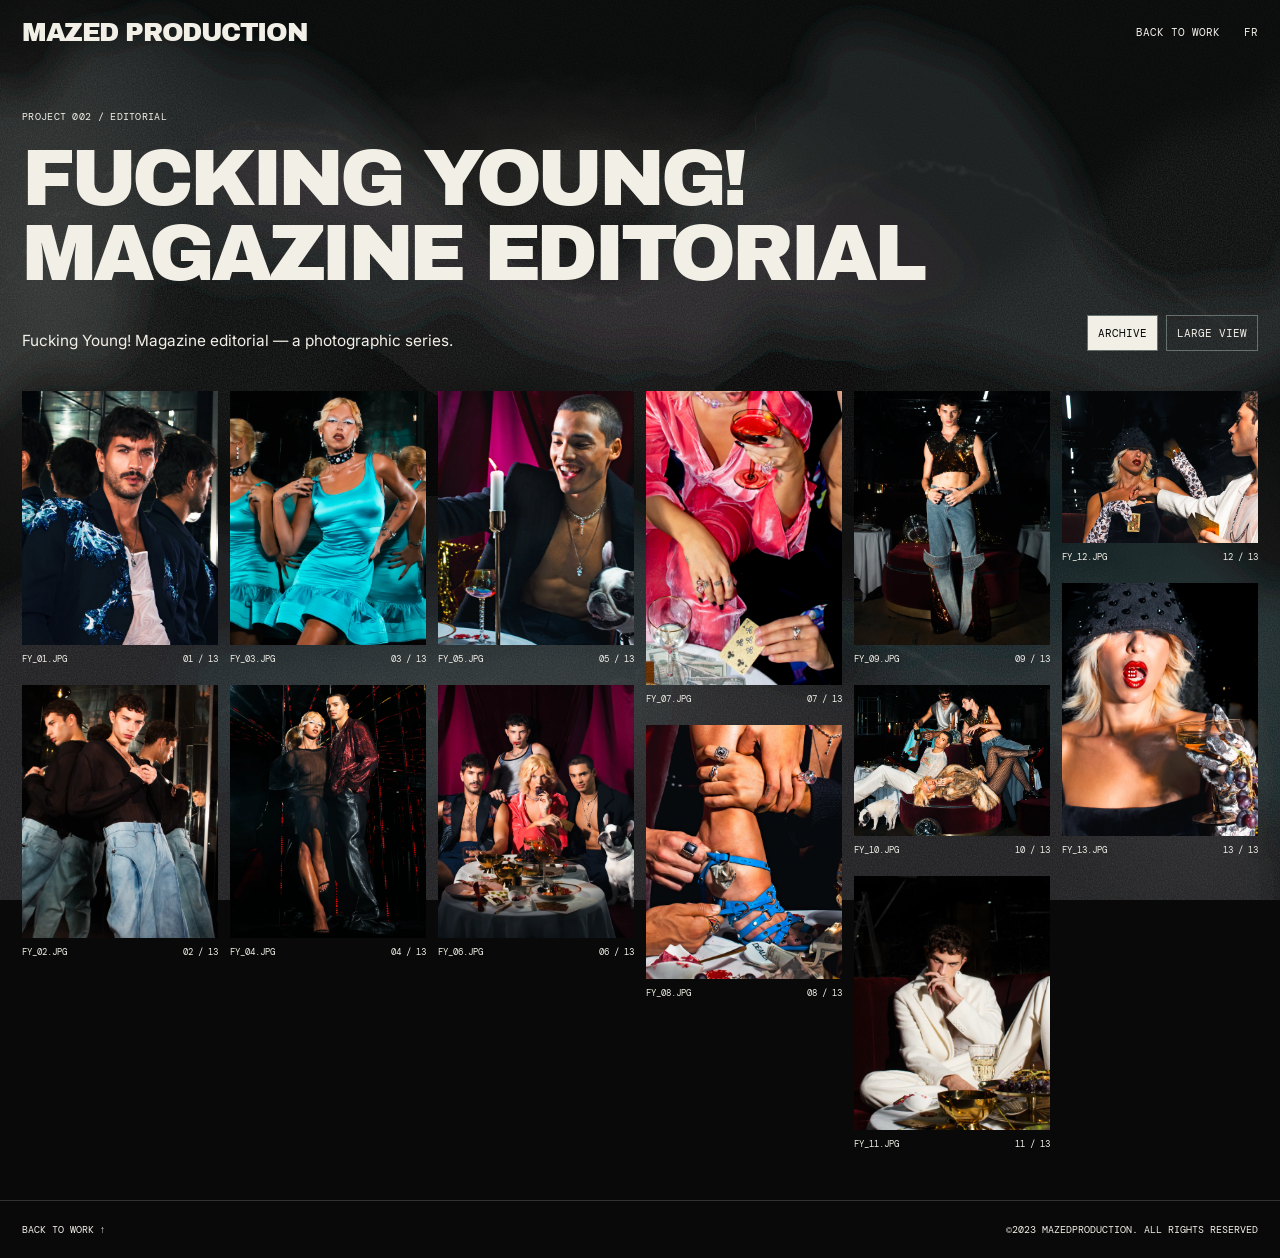
==== commit 241e71ff: "Spread vintage worn petrol stains and analogue grain across the full continuous dark background" ====
--- a/work/fucking-young-magazine-editorial.html
+++ b/work/fucking-young-magazine-editorial.html
@@ -1,6 +1,6 @@
 <!doctype html><html lang="en"><head><meta charset="utf-8"><meta name="viewport" content="width=device-width,initial-scale=1"><title>FUCKING YOUNG! MAGAZINE EDITORIAL — MAZED PRODUCTION</title><meta name="description" content="Fucking Young! Magazine editorial — photography by MAZED Production."><link href="https://fonts.googleapis.com/css2?family=Archivo+Black&family=DM+Mono:wght@400;500&family=Inter:wght@400;500;600&display=swap" rel="stylesheet"><style>:root{--paper:#f2efe7;--ink:#050505}*{box-sizing:border-box}body{margin:0;background:var(--ink);color:var(--paper);font-family:Inter,Arial,sans-serif}a{color:inherit;text-decoration:none}button{font:inherit;color:inherit;cursor:pointer}header{position:sticky;top:0;z-index:5;display:flex;align-items:center;justify-content:space-between;gap:24px;padding:18px 22px;background:#050505}header>a{font:26px 'Archivo Black';letter-spacing:-.055em}header nav{display:flex;gap:24px;font:11px 'DM Mono'}a:hover,button:hover{color:#ff3fb4}a:focus-visible,button:focus-visible{outline:2px solid #ff3fb4;outline-offset:4px}main{padding:40px 22px 50px}h1{font:clamp(36px,6.2vw,96px)/.94 'Archivo Black';letter-spacing:-.055em;max-width:1150px;margin:18px 0 24px;text-wrap:balance}.mono{font:10px 'DM Mono';letter-spacing:.03em}.intro{display:flex;justify-content:space-between;align-items:end;gap:32px;margin-bottom:40px}.intro p{font-size:clamp(12px,1.2vw,16px);line-height:1.4;margin:0;max-width:none;white-space:nowrap}.view-options{display:flex;gap:8px;flex-shrink:0}.view-options button{border:1px solid #66706d;background:transparent;padding:10px;font:11px 'DM Mono'}.view-options button[aria-pressed=true]{background:var(--paper);color:var(--ink)}.archive-grid{columns:6;column-gap:12px}.archive-grid figure{break-inside:avoid;margin:0 0 20px}.archive-grid button{display:block;width:100%;padding:0;border:0;background:none}.archive-grid img{display:block;width:100%;height:auto;transition:opacity .2s}.archive-grid button:hover img{opacity:.85}.archive-grid figcaption{margin-top:8px;font:9px 'DM Mono';display:flex;justify-content:space-between;gap:8px}.archive-grid.large{columns:3}.image-viewer{position:fixed;inset:0;z-index:20;background:rgba(5,5,5,.98);padding:70px 70px 50px;border:0;color:var(--paper);width:100%;height:100%;max-width:none;max-height:none;margin:0}.image-viewer::backdrop{background:#050505}.image-viewer>img{width:100%;height:100%;object-fit:contain;display:block}.viewer-top{position:absolute;left:22px;right:22px;top:20px;display:flex;justify-content:space-between;align-items:center}.viewer-top button,.viewer-arrow{background:none;border:0}.viewer-top button{font:12px 'DM Mono';padding:10px}.viewer-arrow{position:absolute;top:50%;transform:translateY(-50%);font-size:32px;padding:20px;min-width:60px}.viewer-prev{left:0}.viewer-next{right:0}.viewer-caption{position:absolute;bottom:18px;left:22px;right:22px;text-align:center;font:10px 'DM Mono'}footer{padding:22px;display:flex;justify-content:space-between;gap:24px;border-top:1px solid #333;font:10px 'DM Mono'}@media(max-width:1100px){.archive-grid{columns:4}.archive-grid.large{columns:2}}@media(max-width:650px){.intro p{font-size:clamp(9px,2.35vw,15px)}header{padding:16px;gap:12px}header>a{font-size:19px}header nav{gap:14px}main{padding:28px 16px}.intro{align-items:start;flex-direction:column;gap:20px;margin-bottom:28px}.archive-grid{columns:2;column-gap:10px}.archive-grid.large{columns:1}.image-viewer{padding:70px 44px 50px}.viewer-arrow{font-size:24px;padding:10px;min-width:40px}footer{padding:20px 16px;flex-direction:column}h1{font-size:10vw}}@media(prefers-reduced-motion:reduce){.archive-grid img{transition:none}}
-/* MAZED silver-grain film: one monochrome texture, no section-shaped black panels. */
-:root{--mazed-film:url("data:image/svg+xml,%3Csvg%20xmlns%3D%22http%3A%2F%2Fwww.w3.org%2F2000%2Fsvg%22%20width%3D%221600%22%20height%3D%22900%22%20viewBox%3D%220%200%201600%20900%22%20preserveAspectRatio%3D%22none%22%3E%3Cdefs%3E%3Cfilter%20id%3D%22grain%22%3E%3CfeTurbulence%20type%3D%22fractalNoise%22%20baseFrequency%3D%22.72%22%20numOctaves%3D%223%22%20stitchTiles%3D%22stitch%22%2F%3E%3CfeColorMatrix%20type%3D%22saturate%22%20values%3D%220%22%2F%3E%3C%2Ffilter%3E%3Cfilter%20id%3D%22wear%22%20x%3D%22-100%25%22%20width%3D%22300%25%22%3E%3CfeTurbulence%20type%3D%22fractalNoise%22%20baseFrequency%3D%22.018%20.09%22%20numOctaves%3D%223%22%20seed%3D%2213%22%20result%3D%22n%22%2F%3E%3CfeDisplacementMap%20in%3D%22SourceGraphic%22%20in2%3D%22n%22%20scale%3D%2232%22%2F%3E%3CfeGaussianBlur%20stdDeviation%3D%222%22%2F%3E%3C%2Ffilter%3E%3ClinearGradient%20id%3D%22rim%22%3E%3Cstop%20stop-color%3D%22%23b6b3ab%22%20stop-opacity%3D%22.24%22%2F%3E%3Cstop%20offset%3D%22.025%22%20stop-color%3D%22%237c7b77%22%20stop-opacity%3D%22.12%22%2F%3E%3Cstop%20offset%3D%22.12%22%20stop-color%3D%22%23090909%22%20stop-opacity%3D%220%22%2F%3E%3Cstop%20offset%3D%22.86%22%20stop-color%3D%22%23090909%22%20stop-opacity%3D%220%22%2F%3E%3Cstop%20offset%3D%22.98%22%20stop-color%3D%22%2377756f%22%20stop-opacity%3D%22.1%22%2F%3E%3Cstop%20offset%3D%221%22%20stop-color%3D%22%23b1aea7%22%20stop-opacity%3D%22.2%22%2F%3E%3C%2FlinearGradient%3E%3ClinearGradient%20id%3D%22edge%22%3E%3Cstop%20stop-color%3D%22white%22%20stop-opacity%3D%22.8%22%2F%3E%3Cstop%20offset%3D%22.12%22%20stop-color%3D%22white%22%20stop-opacity%3D%220%22%2F%3E%3Cstop%20offset%3D%22.88%22%20stop-color%3D%22white%22%20stop-opacity%3D%220%22%2F%3E%3Cstop%20offset%3D%221%22%20stop-color%3D%22white%22%20stop-opacity%3D%22.7%22%2F%3E%3C%2FlinearGradient%3E%3Cmask%20id%3D%22edgeMask%22%3E%3Crect%20width%3D%221600%22%20height%3D%22900%22%20fill%3D%22url(%23edge)%22%2F%3E%3C%2Fmask%3E%3C%2Fdefs%3E%3Crect%20width%3D%221600%22%20height%3D%22900%22%20fill%3D%22%23090909%22%2F%3E%3Crect%20width%3D%221600%22%20height%3D%22900%22%20fill%3D%22url(%23rim)%22%2F%3E%3Crect%20width%3D%221600%22%20height%3D%22900%22%20filter%3D%22url(%23grain)%22%20opacity%3D%22.048%22%2F%3E%3Crect%20width%3D%221600%22%20height%3D%22900%22%20filter%3D%22url(%23grain)%22%20mask%3D%22url(%23edgeMask)%22%20opacity%3D%22.19%22%2F%3E%3Cg%20fill%3D%22none%22%20stroke%3D%22%23c6c2b7%22%20filter%3D%22url(%23wear)%22%3E%3Cpath%20d%3D%22M-7%200L5%20160%20-4%20290%203%20430%20-5%20610%207%20740%20-4%20900%22%20stroke-width%3D%2212%22%20opacity%3D%22.22%22%2F%3E%3Cpath%20d%3D%22M1604%200L1596%20220%201606%20390%201598%20580%201605%20730%201598%20900%22%20stroke-width%3D%2210%22%20opacity%3D%22.2%22%2F%3E%3C%2Fg%3E%3Cg%20stroke%3D%22%23bab7ae%22%20opacity%3D%22.1%22%3E%3Cpath%20d%3D%22M18%2074l1%2027m-8%20245%202%2034m18%20217-2%2012m1547-480%201%2016m12%20284-1%2035m-19%20312%202%209%22%2F%3E%3C%2Fg%3E%3C%2Fsvg%3E")}
+/* MAZED worn petrol patina: organic stains and analogue grain across the full continuous canvas. */
+:root{--mazed-film:url("data:image/svg+xml,%3Csvg%20xmlns%3D%22http%3A%2F%2Fwww.w3.org%2F2000%2Fsvg%22%20width%3D%221600%22%20height%3D%221000%22%20viewBox%3D%220%200%201600%201000%22%20preserveAspectRatio%3D%22none%22%3E%3Cdefs%3E%3Cfilter%20id%3D%22g%22%3E%3CfeTurbulence%20type%3D%22fractalNoise%22%20baseFrequency%3D%22.64%22%20numOctaves%3D%223%22%20stitchTiles%3D%22stitch%22%20seed%3D%227%22%2F%3E%3CfeColorMatrix%20type%3D%22saturate%22%20values%3D%220%22%2F%3E%3C%2Ffilter%3E%3Cfilter%20id%3D%22pool%22%20x%3D%22-30%25%22%20y%3D%22-35%25%22%20width%3D%22160%25%22%20height%3D%22170%25%22%3E%3CfeTurbulence%20type%3D%22fractalNoise%22%20baseFrequency%3D%22.006%20.009%22%20numOctaves%3D%223%22%20seed%3D%2219%22%20result%3D%22n%22%2F%3E%3CfeDisplacementMap%20in%3D%22SourceGraphic%22%20in2%3D%22n%22%20scale%3D%22110%22%2F%3E%3CfeGaussianBlur%20stdDeviation%3D%2222%22%2F%3E%3C%2Ffilter%3E%3Cfilter%20id%3D%22rough%22%20x%3D%22-30%25%22%20y%3D%22-30%25%22%20width%3D%22160%25%22%20height%3D%22160%25%22%3E%3CfeTurbulence%20type%3D%22fractalNoise%22%20baseFrequency%3D%22.025%20.055%22%20numOctaves%3D%223%22%20seed%3D%224%22%20result%3D%22n%22%2F%3E%3CfeDisplacementMap%20in%3D%22SourceGraphic%22%20in2%3D%22n%22%20scale%3D%2234%22%2F%3E%3CfeGaussianBlur%20stdDeviation%3D%222%22%2F%3E%3C%2Ffilter%3E%3CradialGradient%20id%3D%22v%22%3E%3Cstop%20stop-color%3D%22%23bcb8ab%22%20stop-opacity%3D%22.2%22%2F%3E%3Cstop%20offset%3D%221%22%20stop-color%3D%22%23bcb8ab%22%20stop-opacity%3D%220%22%2F%3E%3C%2FradialGradient%3E%3Cmask%20id%3D%22patches%22%3E%3Cg%20fill%3D%22white%22%20filter%3D%22url(%23pool)%22%3E%3Cpath%20d%3D%22M-80%20120C230-50%20350%20220%20590%20190S930%2080%201050%20280%201290%20240%201680%2080L1650%20390C1360%20620%201200%20470%20980%20540S780%20320%20500%20460%20200%20320-80%20520Z%22%2F%3E%3Cpath%20d%3D%22M-100%20730C200%20540%20270%20850%20600%20700S900%20680%201110%20610%201390%20760%201700%20650L1700%201080H-100Z%22%2F%3E%3C%2Fg%3E%3C%2Fmask%3E%3C%2Fdefs%3E%3Crect%20width%3D%221600%22%20height%3D%221000%22%20fill%3D%22%23080909%22%2F%3E%3Cg%20filter%3D%22url(%23pool)%22%3E%3Cpath%20fill%3D%22%23262a2a%22%20opacity%3D%22.67%22%20d%3D%22M-100%20180C110-40%20400%2040%20540%20200S750%20300%20960%20140%201280%2070%201370%20260%201600%20240%201690%20130L1650%20410C1380%20520%201350%20370%201170%20400S1020%20300%20810%20440%20530%20390%20360%20300%20130%20460-80%20470Z%22%2F%3E%3Cpath%20fill%3D%22%23173034%22%20opacity%3D%22.56%22%20d%3D%22M170%20820C240%20610%20520%20790%20640%20570S860%20420%201010%20540%201190%20440%201390%20520%201600%20780%201690%20600L1640%20950C1410%20820%201310%20910%201130%20770S900%20760%20770%20800%20600%20970%20400%20900%20220%20990%20170%20820Z%22%2F%3E%3Cpath%20fill%3D%22%2340323a%22%20opacity%3D%22.29%22%20d%3D%22M250%20170C480%20100%20570%20350%20790%20290S1040%20160%201230%20300L1140%20345C920%20265%20890%20440%20670%20350S460%20250%20280%20240Z%22%2F%3E%3Cpath%20fill%3D%22%23303137%22%20opacity%3D%22.5%22%20d%3D%22M-60%20740C210%20500%20340%20680%20520%20550S790%20600%20940%20730%201280%20600%201580%20800L1610%201040H-50Z%22%2F%3E%3Cpath%20fill%3D%22%23080909%22%20opacity%3D%22.62%22%20d%3D%22M380%20400C560%20250%20720%20450%20900%20370S1130%20400%201170%20580%20920%20660%20790%20580%20560%20700%20400%20570Z%22%2F%3E%3C%2Fg%3E%3Crect%20width%3D%221600%22%20height%3D%221000%22%20filter%3D%22url(%23g)%22%20mask%3D%22url(%23patches)%22%20opacity%3D%22.115%22%2F%3E%3Crect%20width%3D%221600%22%20height%3D%221000%22%20filter%3D%22url(%23g)%22%20opacity%3D%22.052%22%2F%3E%3Cg%20fill%3D%22url(%23v)%22%20filter%3D%22url(%23rough)%22%20opacity%3D%22.62%22%3E%3Cellipse%20cx%3D%2260%22%20cy%3D%22310%22%20rx%3D%22190%22%20ry%3D%22380%22%2F%3E%3Cellipse%20cx%3D%221500%22%20cy%3D%22750%22%20rx%3D%22220%22%20ry%3D%22330%22%2F%3E%3Cellipse%20cx%3D%22710%22%20cy%3D%22180%22%20rx%3D%22430%22%20ry%3D%22105%22%2F%3E%3Cellipse%20cx%3D%22650%22%20cy%3D%22800%22%20rx%3D%22430%22%20ry%3D%22125%22%2F%3E%3C%2Fg%3E%3Cg%20fill%3D%22none%22%20stroke%3D%22%23c6c2b5%22%20filter%3D%22url(%23rough)%22%20opacity%3D%22.085%22%3E%3Cpath%20d%3D%22M-20%20350C140%20110%20430%2080%20590%20250S910%20290%201050%20210%201310%20230%201530%20360%22%20stroke-width%3D%222%22%2F%3E%3Cpath%20d%3D%22M140%20870C380%20650%20600%20920%20780%20760S1160%20740%201410%20860%22%20stroke-width%3D%223%22%2F%3E%3C%2Fg%3E%3Cg%20stroke%3D%22%23c6c2b6%22%20opacity%3D%22.075%22%3E%3Cpath%20d%3D%22M182%20218l9-2m225%20500%2015-4m270-539%206%202m495%20450%2011-6M944%20128l1%2017m-698%20470%201%2014m1127-226-1%2022%22%2F%3E%3C%2Fg%3E%3C%2Fsvg%3E")}
 html:root body.film-home,
 html:root body.film-gallery{
   background:#090909 var(--mazed-film) center top / 100vw 100svh no-repeat fixed!important;
